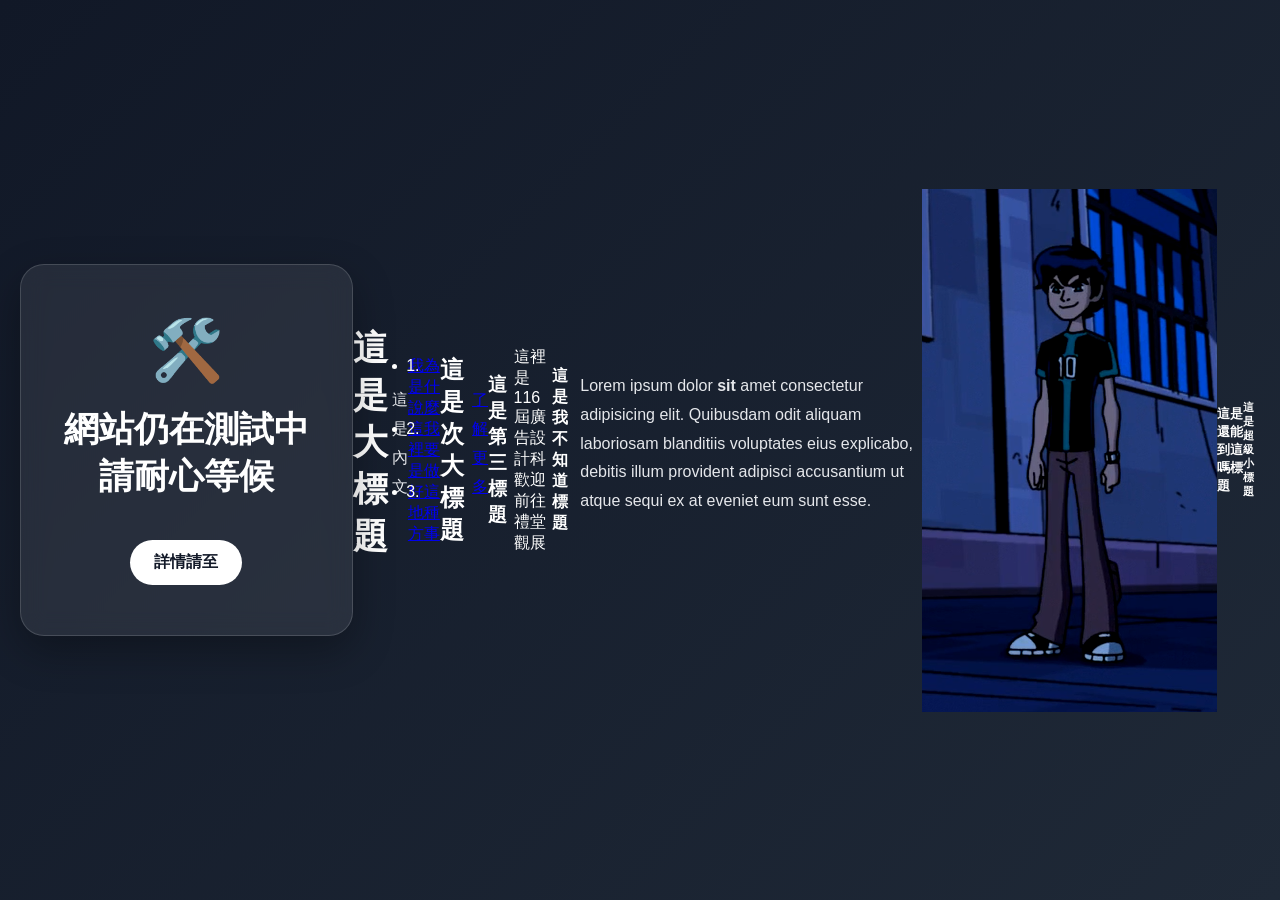
==== index.html @ 644daffa "Update index.html" ====
<!DOCTYPE html>
<html lang="zh-Hant">
<head>
  <meta charset="UTF-8" />
  <meta name="viewport" content="width=device-width, initial-scale=1.0" />
  <title>網站維護中</title>
  <style>
    * {
      box-sizing: border-box;
      margin: 0;
      padding: 0;
      font-family: "Microsoft JhengHei", "Noto Sans TC", sans-serif;
    }

    body {
      background: linear-gradient(135deg, #111827, #1f2937);
      color: white;
      min-height: 100vh;
      display: flex;
      align-items: center;
      justify-content: center;
      padding: 20px;
    }

    .card {
      background: rgba(255, 255, 255, 0.08);
      backdrop-filter: blur(12px);
      border: 1px solid rgba(255, 255, 255, 0.15);
      border-radius: 24px;
      padding: 50px 35px;
      max-width: 600px;
      width: 100%;
      text-align: center;
      box-shadow: 0 15px 40px rgba(0, 0, 0, 0.3);
    }

    .icon {
      font-size: 60px;
      margin-bottom: 20px;
    }

    h1 {
      font-size: 2.2rem;
      margin-bottom: 15px;
    }

    p {
      font-size: 1rem;
      line-height: 1.8;
      color: #e5e7eb;
      margin-bottom: 12px;
    }

    .small {
      font-size: 0.9rem;
      color: #9ca3af;
      margin-top: 20px;
    }

    .btn {
      display: inline-block;
      margin-top: 25px;
      padding: 12px 24px;
      border-radius: 999px;
      background: white;
      color: #111827;
      text-decoration: none;
      font-weight: bold;
      transition: 0.25s ease;
    }

    .btn:hover {
      transform: translateY(-2px);
      opacity: 0.9;
    }

    @media (max-width: 600px) {
      .card {
        padding: 40px 25px;
      }

      h1 {
        font-size: 1.8rem;
      }

      p {
        font-size: 0.95rem;
      }
    }
  </style>
</head>
<body>
  <div class="card">
    <div class="icon">🛠️</div>
    <h1>網站仍在測試中<br>請耐心等候</h1>
    <a href="https://youtu.be/dQw4w9WgXcQ?si=wvAesgZebdojlay7" target="_blank" class="btn">詳情請至</a>
  </div>
</body>
</html>


<!DOCTYPE html>
<html lang="zh-Hant">
<head>
    <meta charset="UTF-8">
    <meta name="viewport" content="width=device-width, initial-scale=1.0">
    <title>荒野大廣科</title>
</head>
<body>
    <!-- 這是注釋的說 -->
    <h1>這是大標題</h1>
    <p>這是內文</p>
    <ul>
        <li><a href="#">我是說</a></li>
        <li><a href="#">這裡是</a></li>
        <li><a href="#">好地方</a></li>
    </ul>
    <ol>
        <li><a href="#">為什麼</a></li>
        <li><a href="#">我要做</a></li>
        <li><a href="#">這種事</a></li>
    </ol>
    <h2>這是次大標題</h2>
    <p><a href="https://youtu.be/dQw4w9WgXcQ?si=wvAesgZebdojlay7" target="_blank">了解更多</a></p>
    <h3>這是第三標題</h3>
    <blockquote cite="#">這裡是116屆廣告設計科<br>歡迎前往禮堂觀展</blockquote>
    <h4>這是我不知道標題</h4>
    <p>Lorem ipsum dolor <strong>sit</strong> amet consectetur adipisicing elit. Quibusdam odit aliquam laboriosam blanditiis voluptates eius explicabo, debitis illum provident adipisci accusantium ut atque sequi ex at eveniet eum sunt esse.</p>
    <img src="images/ben.png" alt="這是黑色小班"> 
    <h5>這是還能到這嗎標題</h5>
    <h6>這是超級小標題</h6>
    
</body>
</html>
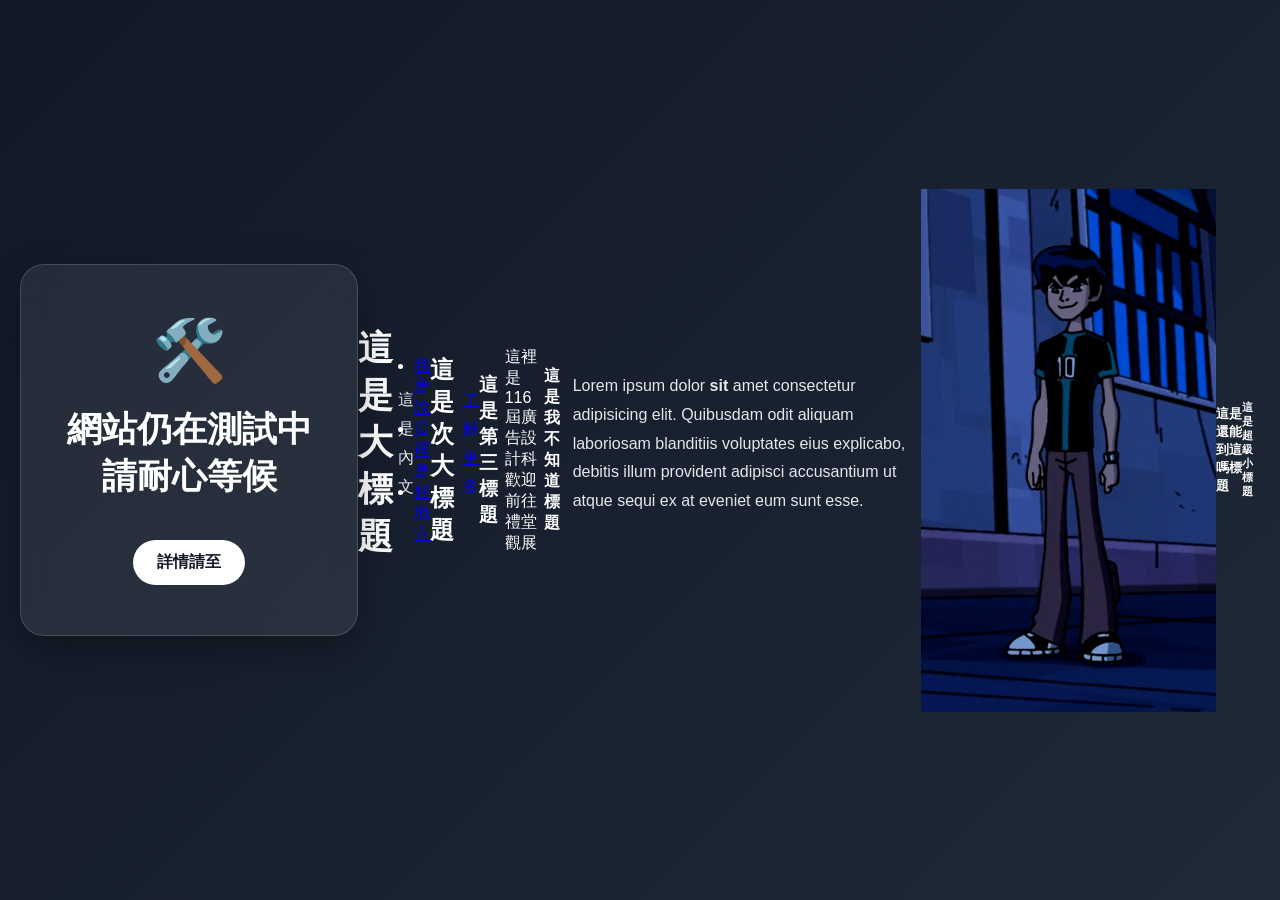
==== commit 0112c7f9: "Update index.html" ====
--- a/index.html
+++ b/index.html
@@ -115,11 +115,6 @@
         <li><a href="#">這裡是</a></li>
         <li><a href="#">好地方</a></li>
     </ul>
-    <ol>
-        <li><a href="#">為什麼</a></li>
-        <li><a href="#">我要做</a></li>
-        <li><a href="#">這種事</a></li>
-    </ol>
     <h2>這是次大標題</h2>
     <p><a href="https://youtu.be/dQw4w9WgXcQ?si=wvAesgZebdojlay7" target="_blank">了解更多</a></p>
     <h3>這是第三標題</h3>
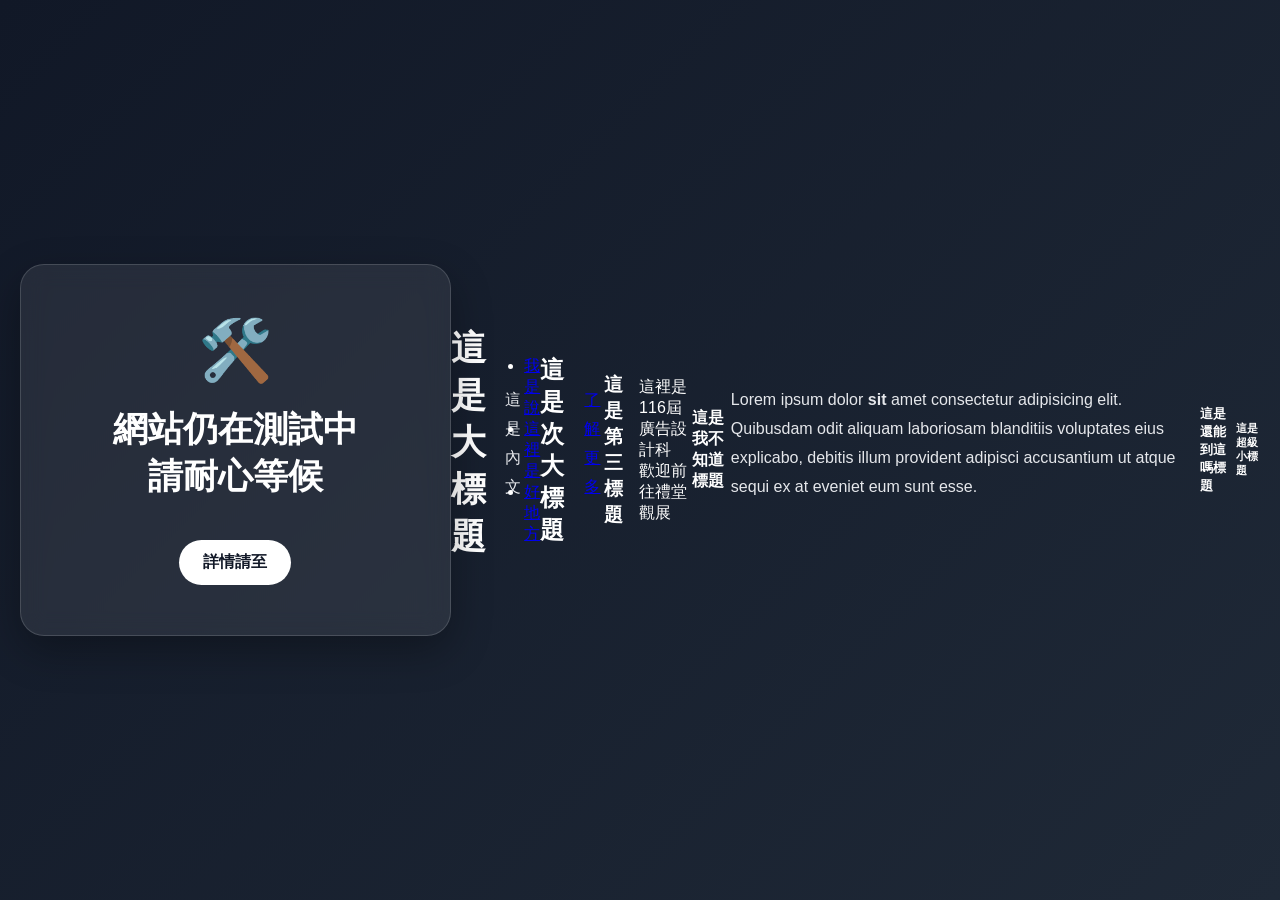
==== commit a810ea05: "Update index.html" ====
--- a/index.html
+++ b/index.html
@@ -121,7 +121,6 @@
     <blockquote cite="#">這裡是116屆廣告設計科<br>歡迎前往禮堂觀展</blockquote>
     <h4>這是我不知道標題</h4>
     <p>Lorem ipsum dolor <strong>sit</strong> amet consectetur adipisicing elit. Quibusdam odit aliquam laboriosam blanditiis voluptates eius explicabo, debitis illum provident adipisci accusantium ut atque sequi ex at eveniet eum sunt esse.</p>
-    <img src="images/ben.png" alt="這是黑色小班"> 
     <h5>這是還能到這嗎標題</h5>
     <h6>這是超級小標題</h6>
     
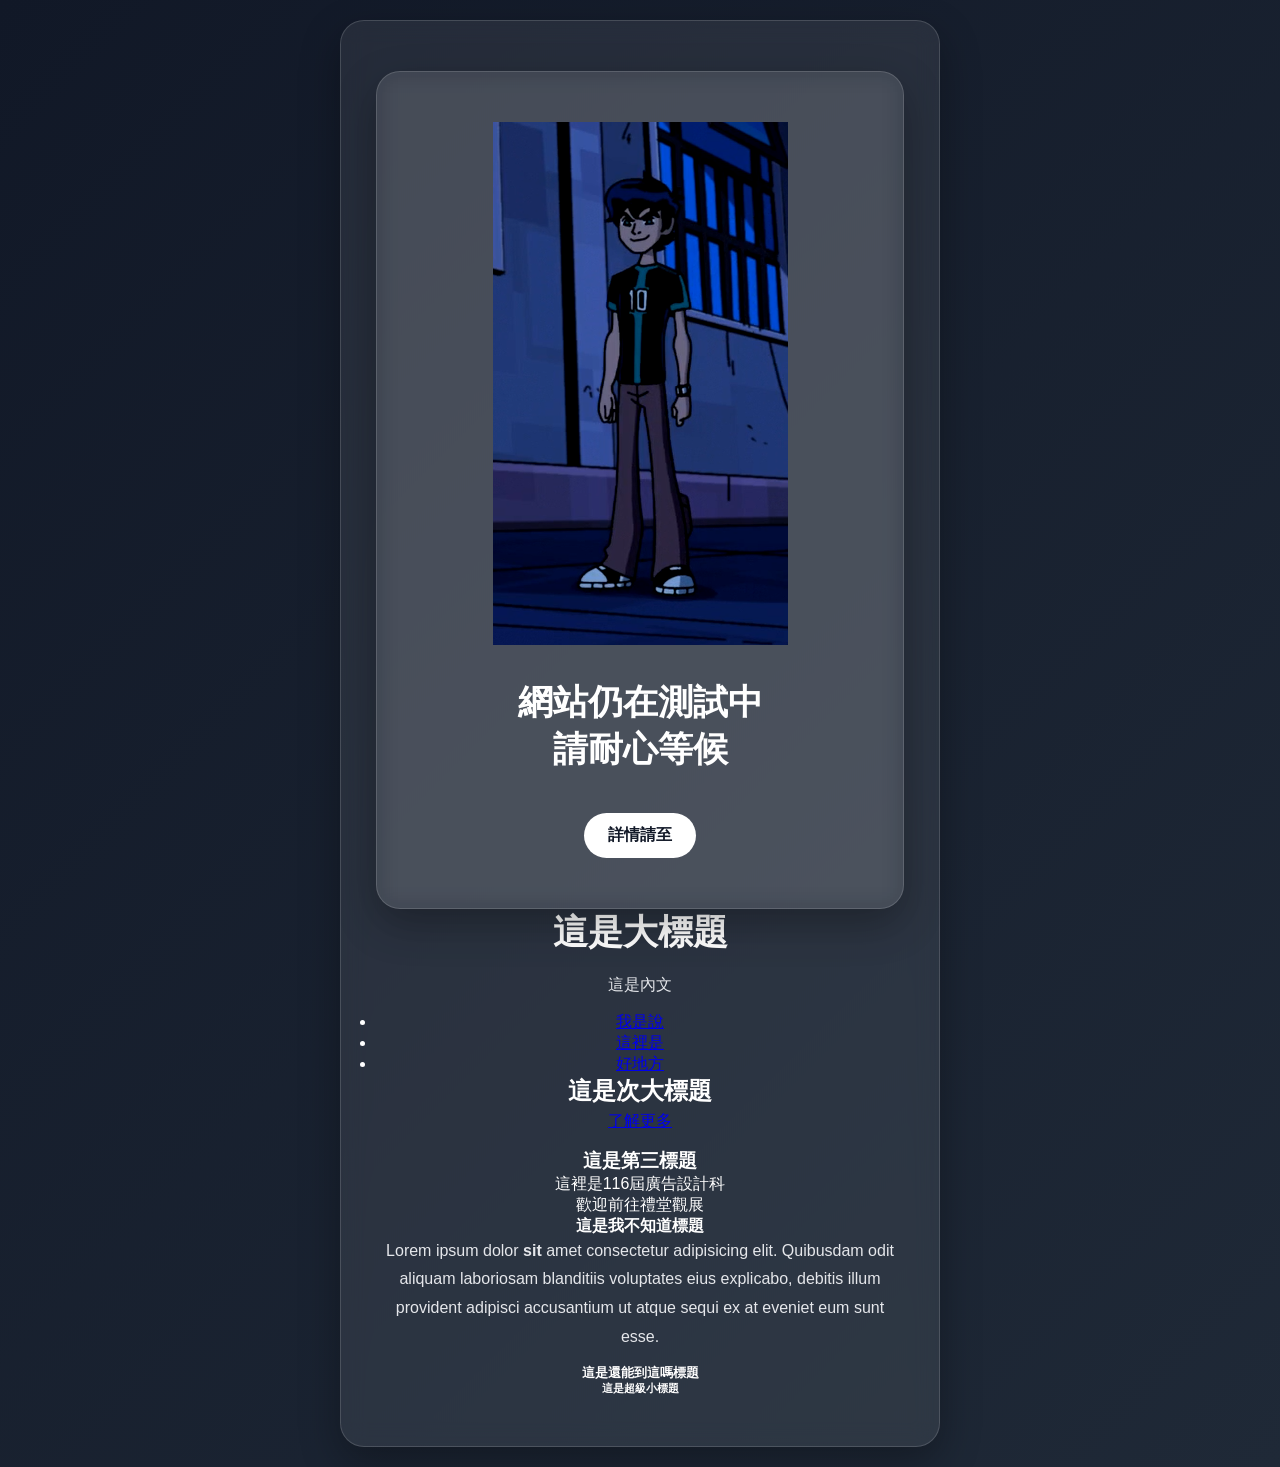
==== commit 8f50e515: "Update index.html" ====
--- a/index.html
+++ b/index.html
@@ -91,7 +91,10 @@
 </head>
 <body>
   <div class="card">
-    <div class="icon">🛠️</div>
+     <div class="card">
+  <div class="icon">
+  <img src="images/ben.png" alt="這是黑色小班">
+  </div>
     <h1>網站仍在測試中<br>請耐心等候</h1>
     <a href="https://youtu.be/dQw4w9WgXcQ?si=wvAesgZebdojlay7" target="_blank" class="btn">詳情請至</a>
   </div>
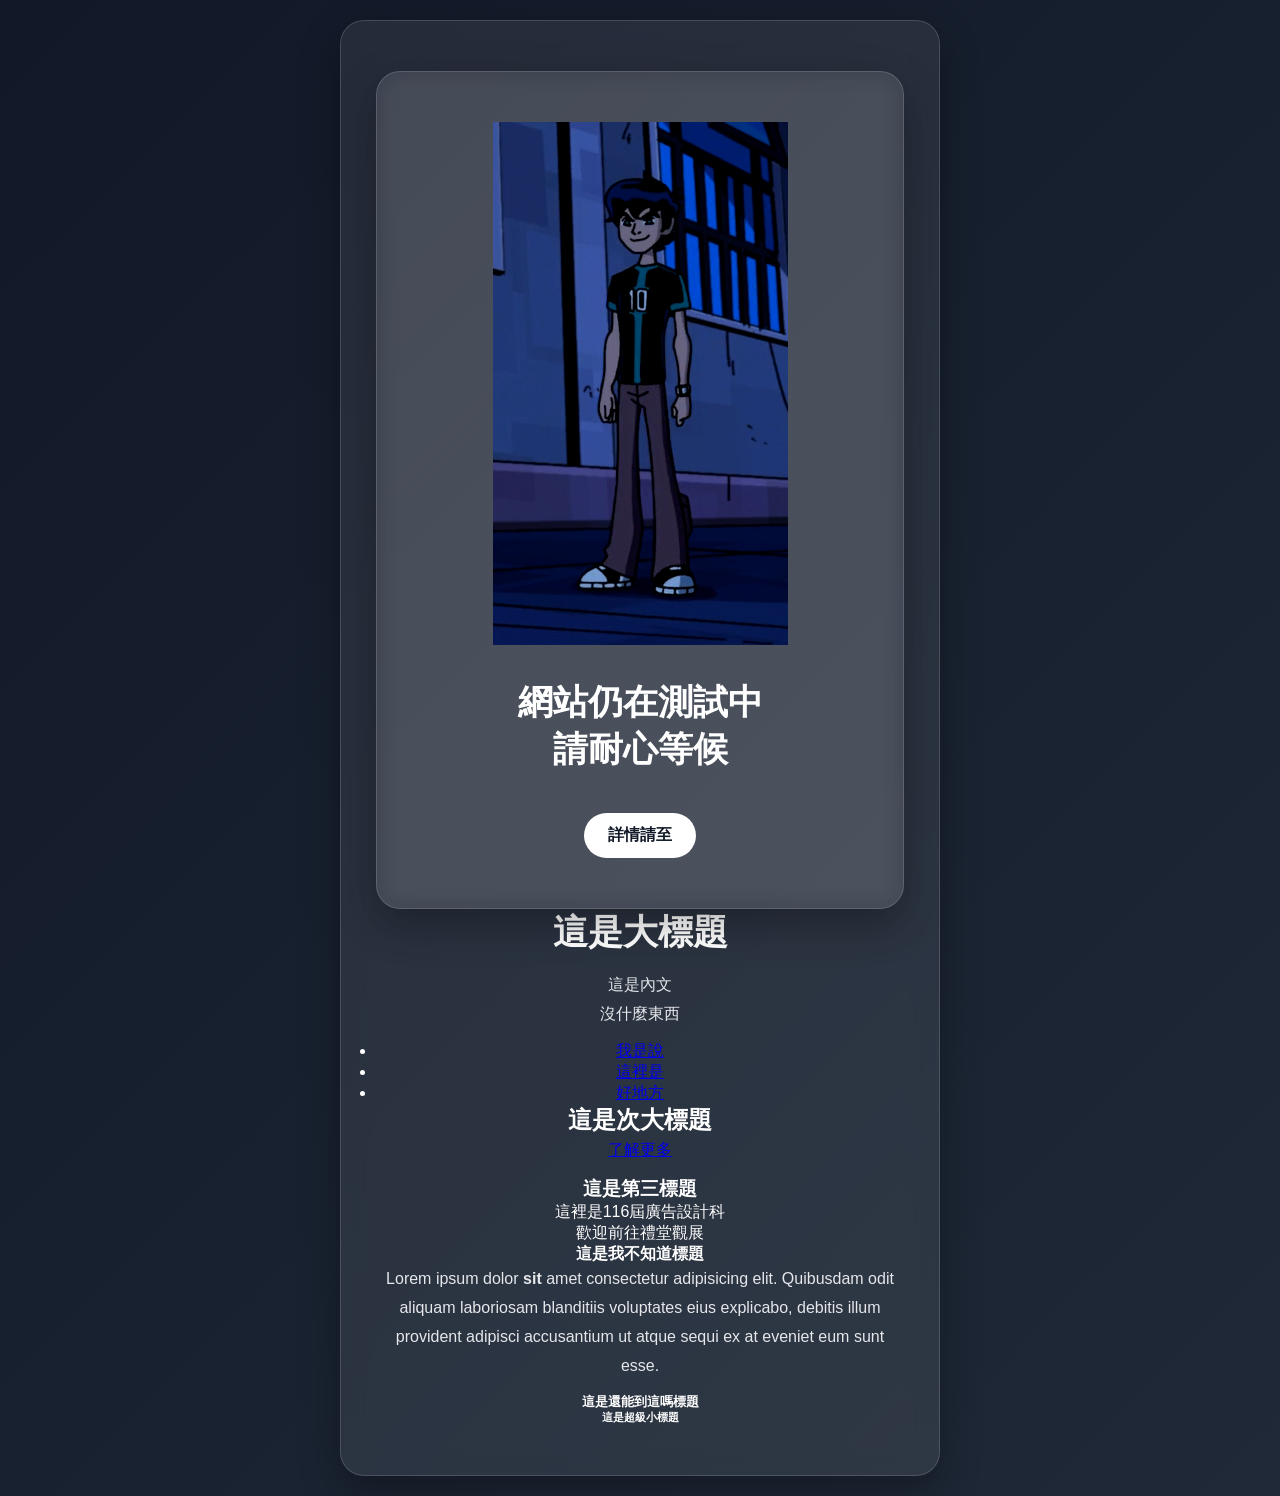
==== commit 7aeaf262: "Update index.html" ====
--- a/index.html
+++ b/index.html
@@ -112,7 +112,7 @@
 <body>
     <!-- 這是注釋的說 -->
     <h1>這是大標題</h1>
-    <p>這是內文</p>
+    <p>這是內文<br>沒什麼東西</p>
     <ul>
         <li><a href="#">我是說</a></li>
         <li><a href="#">這裡是</a></li>
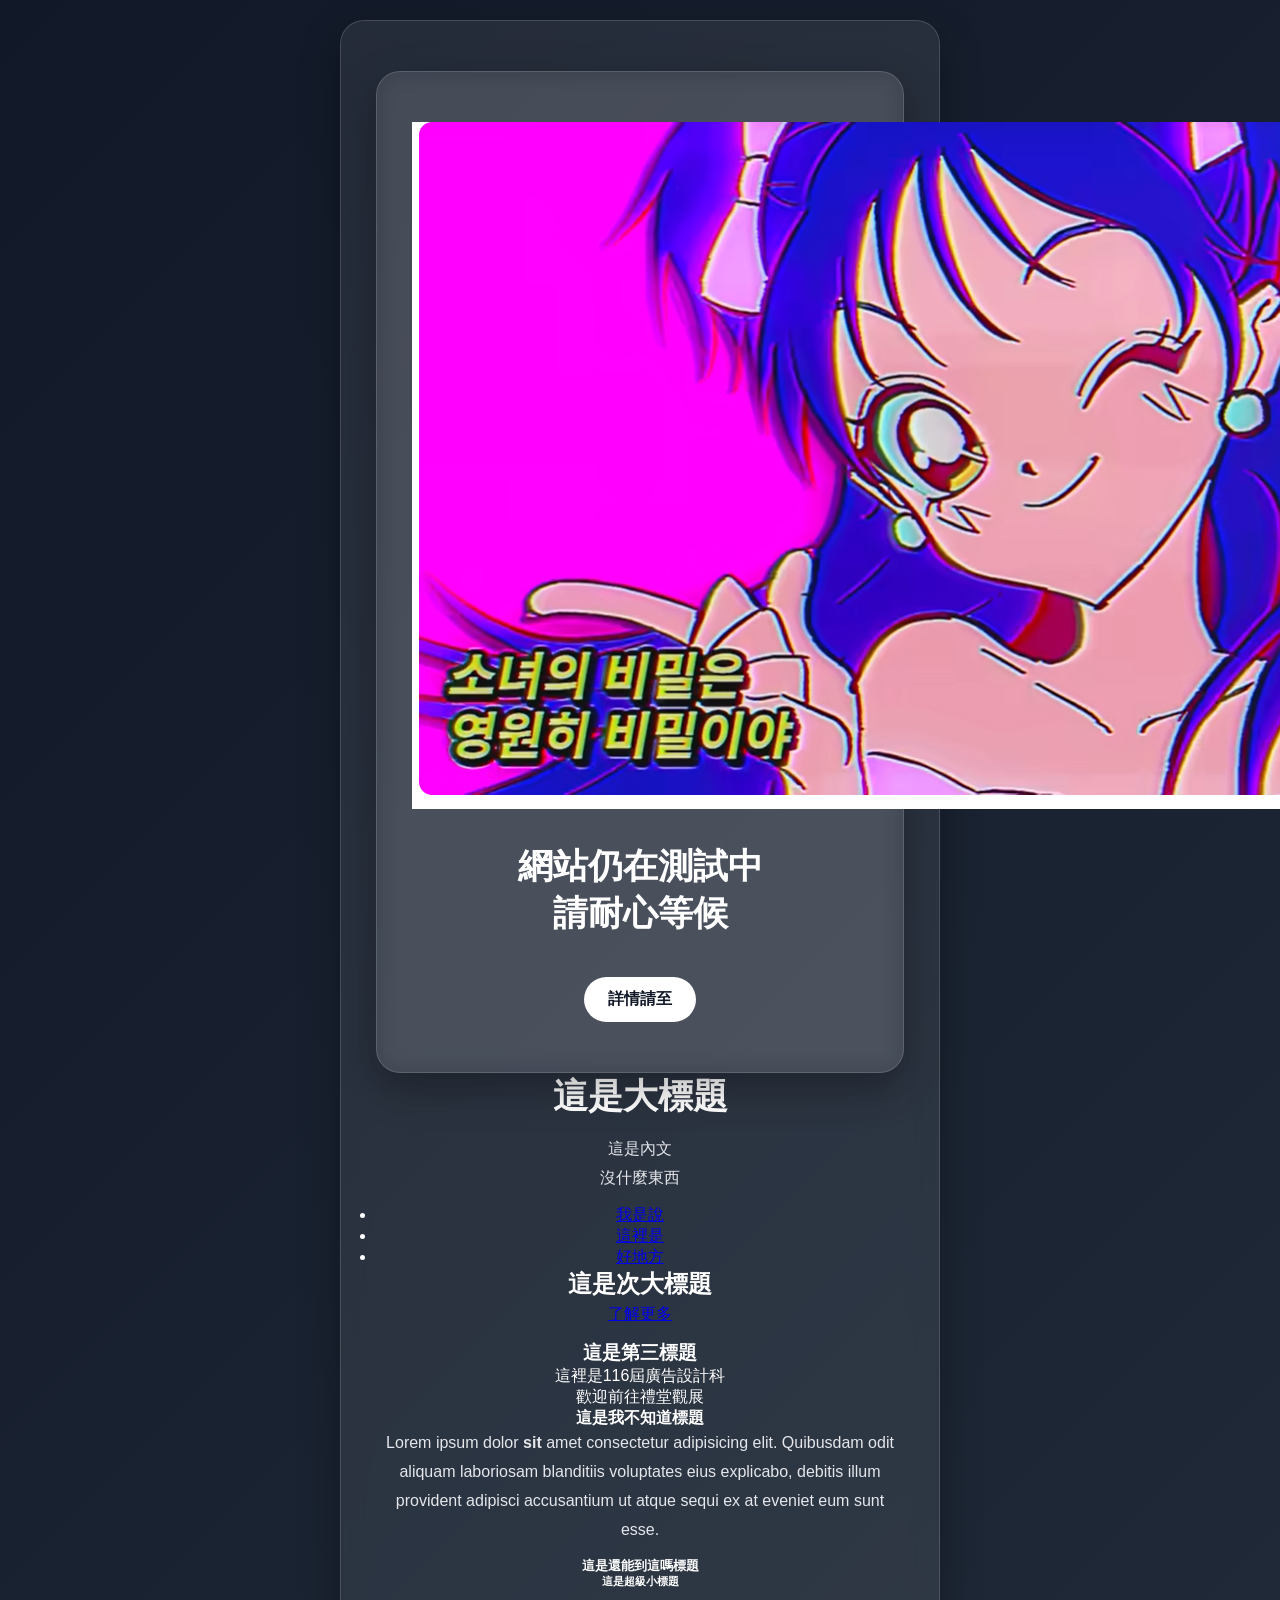
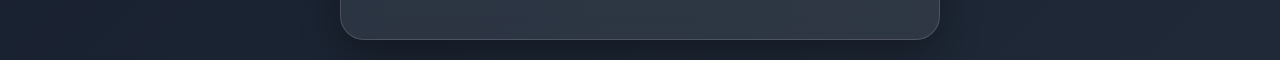
==== commit c65e595a: "Update index.html" ====
--- a/index.html
+++ b/index.html
@@ -93,7 +93,7 @@
   <div class="card">
      <div class="card">
   <div class="icon">
-  <img src="images/ben.png" alt="這是黑色小班">
+  <img src="images/minako.png" alt="這是美奈子">
   </div>
     <h1>網站仍在測試中<br>請耐心等候</h1>
     <a href="https://youtu.be/dQw4w9WgXcQ?si=wvAesgZebdojlay7" target="_blank" class="btn">詳情請至</a>
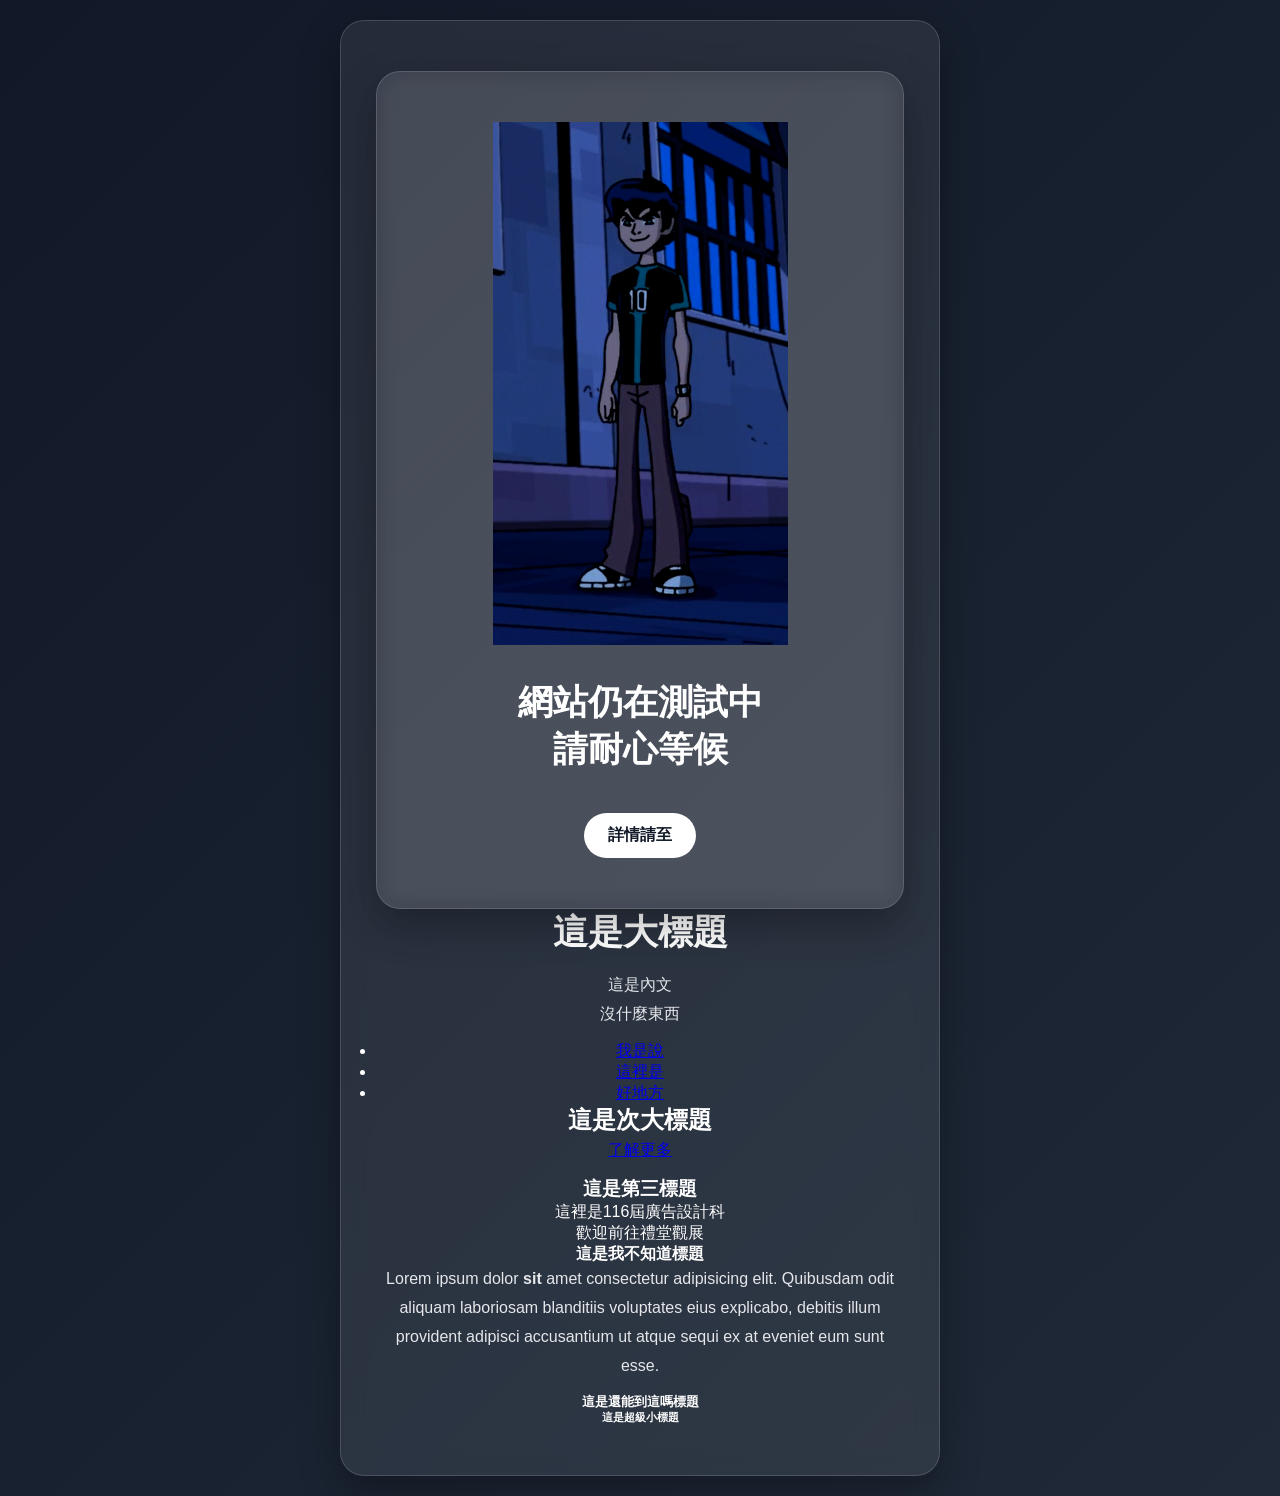
==== commit de6cf845: "Update index.html" ====
--- a/index.html
+++ b/index.html
@@ -93,7 +93,7 @@
   <div class="card">
      <div class="card">
   <div class="icon">
-  <img src="images/minako.png" alt="這是美奈子">
+  <img src="images/ben.png" alt="這是黑色小班">
   </div>
     <h1>網站仍在測試中<br>請耐心等候</h1>
     <a href="https://youtu.be/dQw4w9WgXcQ?si=wvAesgZebdojlay7" target="_blank" class="btn">詳情請至</a>
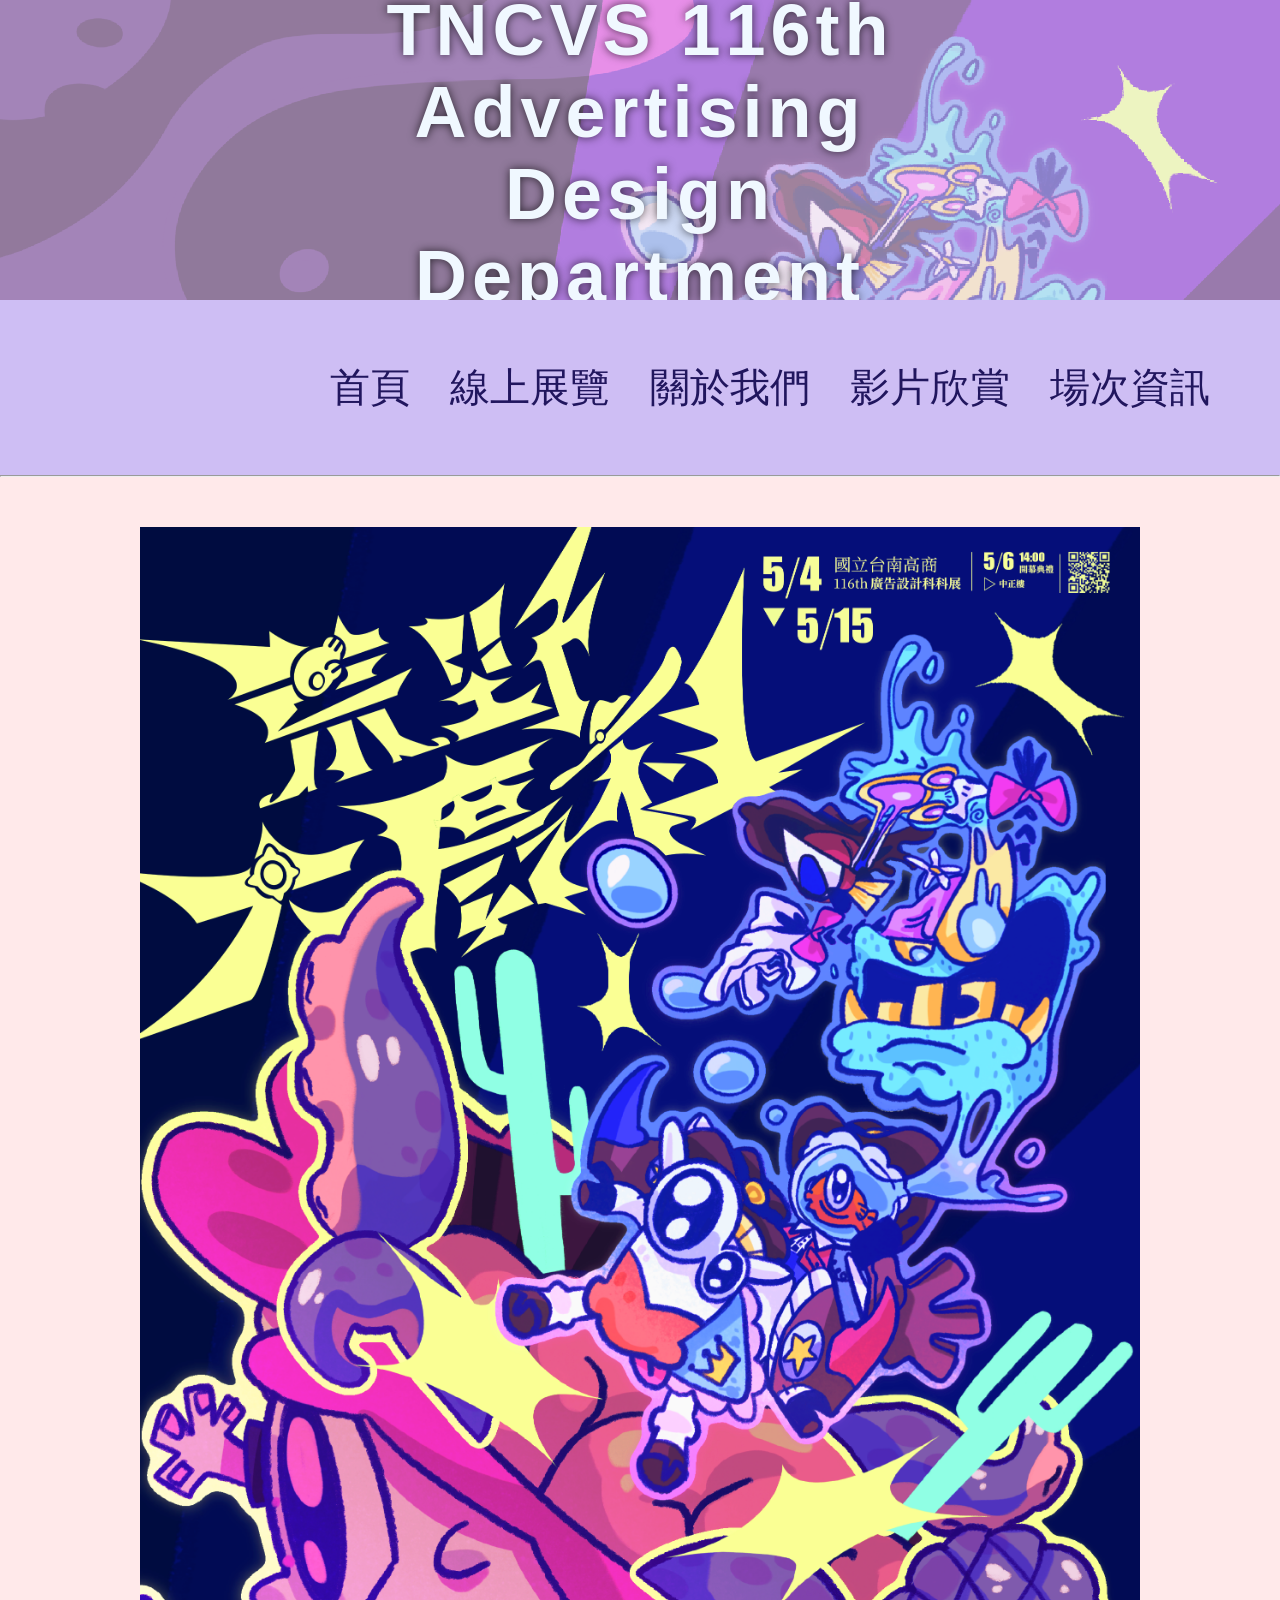
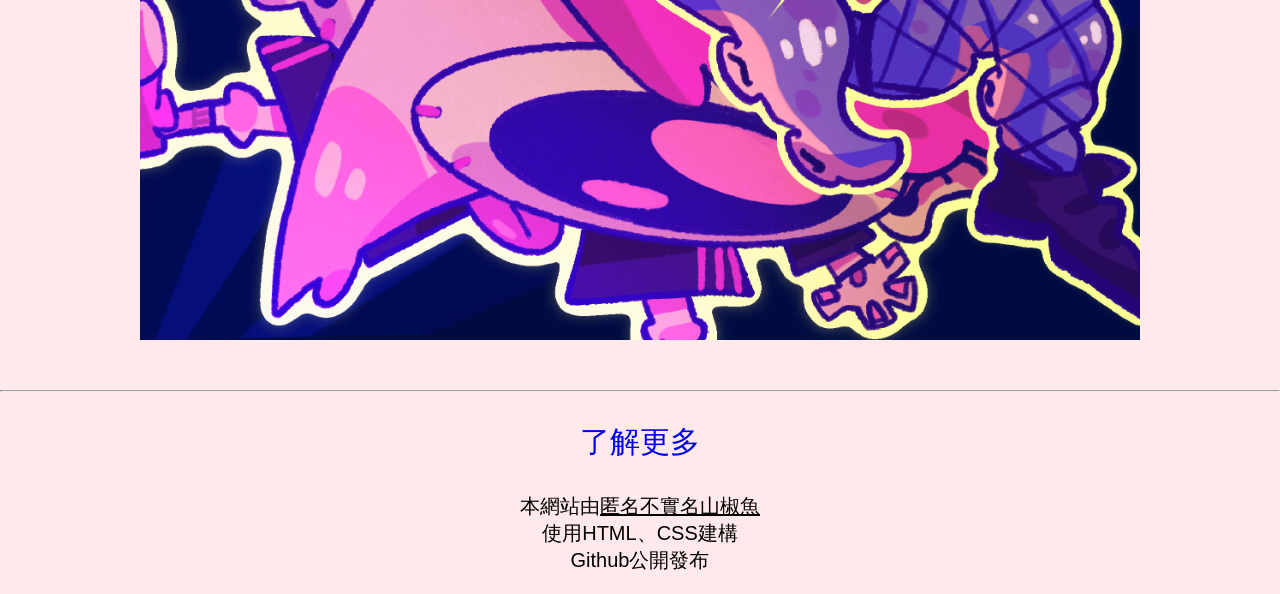
==== commit 73091307: "Rename index.HTML to index.html" ====
--- a/index.html
+++ b/index.html
@@ -1,131 +1,59 @@
-<!DOCTYPE html>
-<html lang="zh-Hant">
-<head>
-  <meta charset="UTF-8" />
-  <meta name="viewport" content="width=device-width, initial-scale=1.0" />
-  <title>網站維護中</title>
-  <style>
-    * {
-      box-sizing: border-box;
-      margin: 0;
-      padding: 0;
-      font-family: "Microsoft JhengHei", "Noto Sans TC", sans-serif;
-    }
-
-    body {
-      background: linear-gradient(135deg, #111827, #1f2937);
-      color: white;
-      min-height: 100vh;
-      display: flex;
-      align-items: center;
-      justify-content: center;
-      padding: 20px;
-    }
-
-    .card {
-      background: rgba(255, 255, 255, 0.08);
-      backdrop-filter: blur(12px);
-      border: 1px solid rgba(255, 255, 255, 0.15);
-      border-radius: 24px;
-      padding: 50px 35px;
-      max-width: 600px;
-      width: 100%;
-      text-align: center;
-      box-shadow: 0 15px 40px rgba(0, 0, 0, 0.3);
-    }
-
-    .icon {
-      font-size: 60px;
-      margin-bottom: 20px;
-    }
-
-    h1 {
-      font-size: 2.2rem;
-      margin-bottom: 15px;
-    }
-
-    p {
-      font-size: 1rem;
-      line-height: 1.8;
-      color: #e5e7eb;
-      margin-bottom: 12px;
-    }
-
-    .small {
-      font-size: 0.9rem;
-      color: #9ca3af;
-      margin-top: 20px;
-    }
-
-    .btn {
-      display: inline-block;
-      margin-top: 25px;
-      padding: 12px 24px;
-      border-radius: 999px;
-      background: white;
-      color: #111827;
-      text-decoration: none;
-      font-weight: bold;
-      transition: 0.25s ease;
-    }
-
-    .btn:hover {
-      transform: translateY(-2px);
-      opacity: 0.9;
-    }
-
-    @media (max-width: 600px) {
-      .card {
-        padding: 40px 25px;
-      }
-
-      h1 {
-        font-size: 1.8rem;
-      }
-
-      p {
-        font-size: 0.95rem;
-      }
-    }
-  </style>
-</head>
-<body>
-  <div class="card">
-     <div class="card">
-  <div class="icon">
-  <img src="images/ben.png" alt="這是黑色小班">
-  </div>
-    <h1>網站仍在測試中<br>請耐心等候</h1>
-    <a href="https://youtu.be/dQw4w9WgXcQ?si=wvAesgZebdojlay7" target="_blank" class="btn">詳情請至</a>
-  </div>
-</body>
-</html>
-
-
 <!DOCTYPE html>
 <html lang="zh-Hant">
 <head>
     <meta charset="UTF-8">
     <meta name="viewport" content="width=device-width, initial-scale=1.0">
     <title>荒野大廣科</title>
+    <link rel="stylesheet" href="CSS/style.css" />
 </head>
 <body>
-    <!-- 這是注釋的說 -->
-    <h1>這是大標題</h1>
-    <p>這是內文<br>沒什麼東西</p>
-    <ul>
-        <li><a href="#">我是說</a></li>
-        <li><a href="#">這裡是</a></li>
-        <li><a href="#">好地方</a></li>
-    </ul>
-    <h2>這是次大標題</h2>
-    <p><a href="https://youtu.be/dQw4w9WgXcQ?si=wvAesgZebdojlay7" target="_blank">了解更多</a></p>
-    <h3>這是第三標題</h3>
-    <blockquote cite="#">這裡是116屆廣告設計科<br>歡迎前往禮堂觀展</blockquote>
-    <h4>這是我不知道標題</h4>
-    <p>Lorem ipsum dolor <strong>sit</strong> amet consectetur adipisicing elit. Quibusdam odit aliquam laboriosam blanditiis voluptates eius explicabo, debitis illum provident adipisci accusantium ut atque sequi ex at eveniet eum sunt esse.</p>
-    <h5>這是還能到這嗎標題</h5>
-    <h6>這是超級小標題</h6>
+    
+  <!-- 這是注釋的說 -->
+
+
+  
+<div class="bigp">
+
+     <img src="images/bigpain.png" alt="底圖"> 
+
+     <h1>TNCVS 116th <br> Advertising Design Department</h1>
+
+</div>
+
+<div class="nav">
+
+    <div class="box1">
+
+        <ul>
+            <li><a href="#">首頁</a></li>
+             <li><a href="#">線上展覽</a></li>
+            <li><a href="#">關於我們</a></li>
+            <li><a href="#">影片欣賞</a></li>
+            <li><a href="#">場次資訊</a></li>
+        </ul>
+
+    </div>
+
+</div>   
+
+<hr>
+
+<img id="poster" src="images/poster.png" alt="海報"> 
+    
+<hr>
+
+<p class="rick"><a href="https://youtu.be/dQw4w9WgXcQ?si=wvAesgZebdojlay7" target="_blank">了解更多</a></p>
+
+<div class="intro">
+    
+    <p>
+        本網站由<u>匿名不實名山椒魚</u><br>
+        使用HTML、CSS建構<br>
+        Github公開發布
+    </p>
+   
+</div>
+
     
 </body>
 </html>
--- a/CSS/style.css
+++ b/CSS/style.css
@@ -0,0 +1,289 @@
+body {
+
+  background-color: #ffe9ea;
+
+  font: 1em sans-serif;
+
+  padding: 0;
+
+  margin: 0;
+
+}
+
+html {
+
+  scroll-behavior: smooth;
+
+}
+
+h1 {
+  
+  color: #222;
+  
+  font-family: fantasy , "Source Sans Pro", sans-serif;
+  
+  font-size: 4.5em;
+  
+  letter-spacing: 5px;
+  
+  font-weight: 700;
+
+}
+
+p {
+
+  font-size: 30px;
+
+  font-family: Arial;
+
+  color: #EB0E25;
+
+}
+
+a {
+
+  text-decoration: none;
+
+}
+
+hr {
+
+  margin: 0px 0px 8px;
+
+}
+
+.bigp {
+  
+  height: 300px;
+  
+  overflow: hidden;
+
+  position: relative;
+
+  text-align: center;
+
+}
+
+.bigp img {
+
+  opacity: 0.5;
+  
+  width: 100%;
+  
+}
+
+.bigp h1 {
+
+  position: absolute;
+
+  top: 35%;
+
+  left: 50%;
+
+  transform: translate(-50%, -50%);
+
+  color: aliceblue;
+
+  text-shadow: 0 0 10px rgba(0,0,0,0.7);
+
+}
+
+#poster {
+
+  width: 1000px;
+
+  height: auto;
+
+  display: block;
+
+  margin: 50px auto;
+
+}
+
+.rick {
+
+  text-align: center;
+
+}
+
+.nav {
+ 
+  width: 100%;
+
+  display: flex;
+
+  justify-content: flex-end;
+
+  font-family:Arial, Helvetica, sans-serif
+
+}
+
+.box1 {
+
+  background-color: rgba(158 ,147 ,255 , 0.5);
+
+  width: 100%;
+
+  padding: 20px;
+
+  display: flex;
+
+  justify-content: flex-end;
+
+
+}
+
+ul {
+
+  margin: 30px 30px;
+
+  padding: 0;
+
+  display: flex;
+
+  list-style: none;
+
+}
+
+ul li {
+
+  list-style: none;
+
+  padding: 10px 20px;
+
+  transition: .5s;
+
+}
+
+ul li a {
+
+  text-decoration: none;
+
+  text-transform: uppercase;
+
+  font-size: 2.5em;
+
+  color: #21165e;
+
+  position: relative;
+
+  display: block;
+
+}
+
+ul:hover li {
+
+  opacity: .2;
+
+  filter: blur(2px);
+
+}
+
+ul li:hover {
+
+  opacity: 1;
+
+  filter: blur(0px);
+
+}
+
+ul li a::before {
+
+  content: '';
+
+  width: 10;
+
+  height: 5px;
+
+  background: #FAFF94;
+
+  position: absolute;
+
+  top: 100%;
+
+  left: 0;
+
+  transition: .5s;
+
+}
+
+ul li:hover a::before {
+
+
+  width: 50%;
+
+  transform: translateX(100%);
+
+}
+
+.intro {
+
+  text-align: center;
+
+  color: black;
+
+}
+
+.intro p {
+
+  color: black;
+
+  font-size: 20px;
+
+}
+
+.nav button {
+
+  background: none;
+
+  border: none;
+
+  font-size: 40px;
+
+  gap: 10px;
+
+}
+
+button:hover {
+
+  background-color: #EB0E25;
+
+  cursor: pointer;
+
+}
+
+
+button:active {
+
+
+}
+
+
+.frontpage {
+
+  
+
+}
+
+.online {
+
+  
+
+}
+
+.aboutus {
+
+  
+}
+
+.video {
+
+  
+
+}
+
+.info {
+
+ 
+
+}
